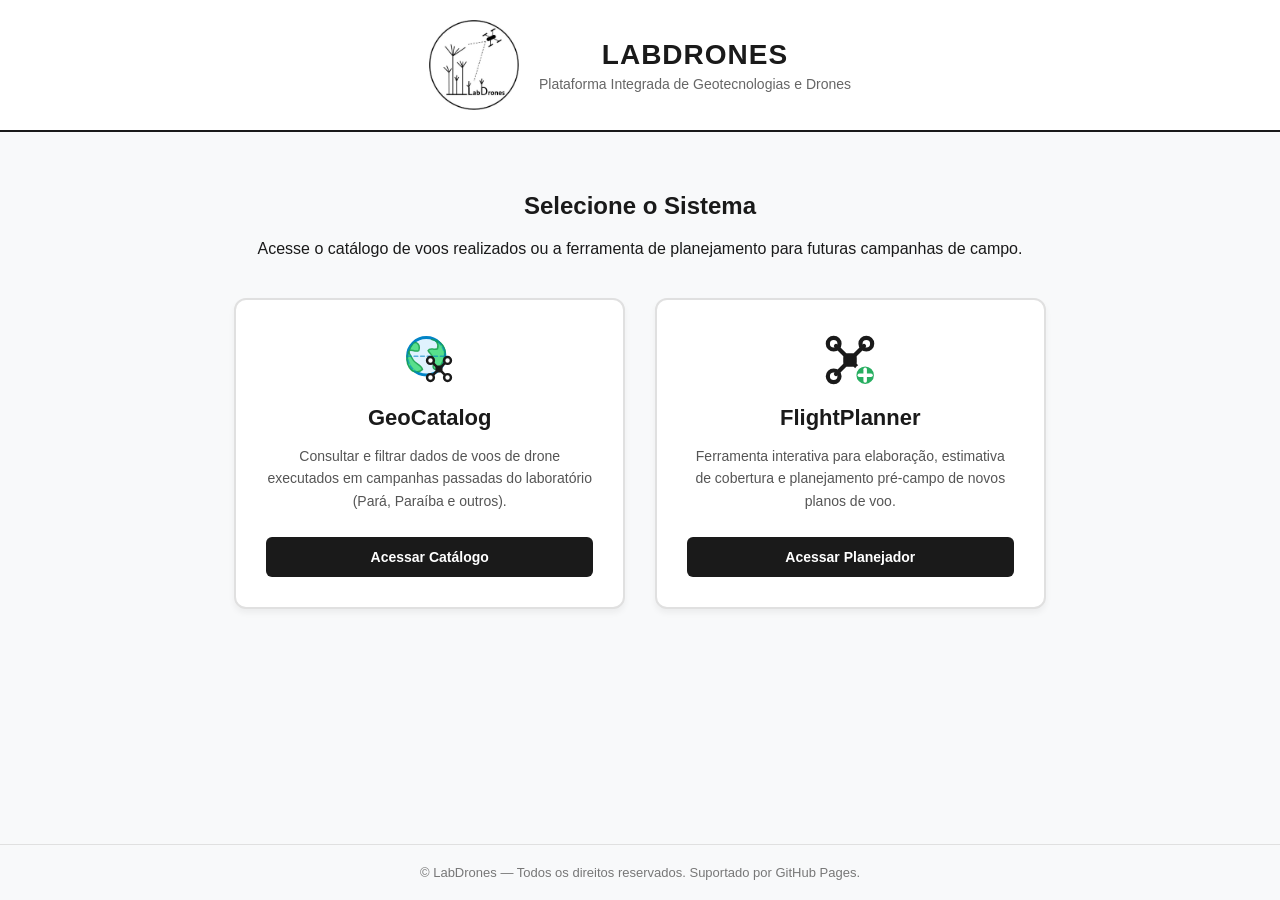
==== index.html @ 87825967 "First commit" ====
<!DOCTYPE html>
<html lang="pt-BR">
<head>
    <meta charset="UTF-8">
    <meta name="viewport" content="width=device-width, initial-scale=1.0">
    <title>LabDrones - Portal de Aplicações WebGIS</title>
    <style>
        :root {
            --bg-color: #f8f9fa;
            --card-bg: #ffffff;
            --text-color: #1a1a1a;
            --accent-color: #2c3e50;
            --hover-color: #16a085;
            --border-color: #e0e0e0;
        }

        body {
            margin: 0;
            padding: 0;
            font-family: -apple-system, BlinkMacSystemFont, "Segoe UI", Roboto, Helvetica, Arial, sans-serif;
            background-color: var(--bg-color);
            color: var(--text-color);
            display: flex;
            flex-direction: column;
            min-height: 100vh;
        }

        header {
            background-color: #ffffff;
            border-bottom: 2px solid #1a1a1a;
            padding: 20px 0;
            text-align: center;
        }

        .header-container {
            max-width: 900px;
            margin: 0 auto;
            display: flex;
            align-items: center;
            justify-content: center;
            gap: 20px;
            padding: 0 20px;
        }

        .logo-img {
            width: 90px;
            height: 90px;
            object-fit: contain;
        }

        .header-title h1 {
            margin: 0;
            font-size: 28px;
            letter-spacing: 1px;
            text-transform: uppercase;
        }

        .header-title p {
            margin: 5px 0 0 0;
            color: #666;
            font-size: 14px;
        }

        main {
            flex-grow: 1;
            max-width: 1000px;
            margin: 40px auto;
            padding: 0 20px;
        }

        .intro {
            text-align: center;
            margin-bottom: 40px;
        }

        .cards-grid {
            display: grid;
            grid-template-columns: repeat(auto-fit, minmax(300px, 1fr));
            gap: 30px;
        }

        .card {
            background-color: var(--card-bg);
            border: 2px solid var(--border-color);
            border-radius: 12px;
            padding: 30px;
            text-align: center;
            transition: all 0.3s ease;
            display: flex;
            flex-direction: column;
            justify-content: space-between;
            box-shadow: 0 4px 6px rgba(0,0,0,0.05);
        }

        .card:hover {
            border-color: #1a1a1a;
            transform: translateY(-5px);
            box-shadow: 0 10px 20px rgba(0,0,0,0.1);
        }

        .card-icon {
            font-size: 48px;
            margin-bottom: 15px;
        }

        .card h2 {
            margin: 0 0 10px 0;
            font-size: 22px;
            color: #1a1a1a;
        }

        .card p {
            color: #555;
            font-size: 14px;
            line-height: 1.6;
            margin-bottom: 25px;
        }

        .card-btn {
            display: inline-block;
            background-color: #1a1a1a;
            color: #ffffff;
            text-decoration: none;
            padding: 12px 24px;
            border-radius: 6px;
            font-weight: bold;
            font-size: 14px;
            transition: background-color 0.2s;
        }

        .card-btn:hover {
            background-color: var(--hover-color);
        }

        footer {
            text-align: center;
            padding: 20px;
            border-top: 1px solid var(--border-color);
            color: #777;
            font-size: 13px;
        }
    </style>
</head>
<body>

    <header>
        <div class="header-container">
            <!-- Insira a imagem do logo do LabDrones na pasta e aponte o src -->
            <img src="logo_labdrones.png" alt="Logo LabDrones" class="logo-img">
            <div class="header-title">
                <h1>LabDrones</h1>
                <p>Plataforma Integrada de Geotecnologias e Drones</p>
            </div>
        </div>
    </header>

    <main>
        <div class="intro">
            <h2>Selecione o Sistema</h2>
            <p>Acesse o catálogo de voos realizados ou a ferramenta de planejamento para futuras campanhas de campo.</p>
        </div>

        <div class="cards-grid">
            <!-- CARD 1: Consulta de Voos -->
            <div class="card">                
                <div>
                    <!-- Drone icon GeoCatalog: -->
                     <div class="card-icon" style="display: flex; justify-content: center; align-items: center; height: 60px;">
                        <svg width="60" height="60" viewBox="0 0 32 32" fill="none" stroke="#1a1a1a" stroke-width="1.8" stroke-linecap="round" stroke-linejoin="round">
                            
                            <!-- 1. MAPA MÚNDI / GLOBO TERRESTRE (Centralizado e Proporcional) -->
                            <!-- Oceano / Fundo do Globo -->
                            <circle cx="14" cy="14" r="10" fill="#e0f2fe" stroke="#0284c7" stroke-width="1.5" />
                            
                            <!-- Continentes (Verde) -->
                            <path d="M 7 7 C 9 6, 11 8, 10 11 C 8 12, 6 10, 5 11 C 4 12, 6 14, 7 16 C 8 18, 11 18, 12 21 C 10 23, 7 23, 5 20 C 3 17, 3 13, 7 7 Z" 
                                fill="#4ade80" stroke="#16a34a" stroke-width="0.8" opacity="0.9" />
                            <path d="M 17 5 C 19 5, 21 7, 20 10 C 18 11, 16 9, 15 11 C 16 13, 19 14, 18 18 C 17 21, 19 22, 21 20 C 23 17, 24 14, 24 12 C 24 8, 20 5, 17 5 Z" 
                                fill="#4ade80" stroke="#16a34a" stroke-width="0.8" opacity="0.9" />
                            
                            <!-- Grade do Globo (Linhas sutis) -->
                            <path d="M 4 14 H 24 M 14 4 A 10 10 0 0 0 14 24 M 14 4 A 10 10 0 0 1 14 24" 
                                stroke="#0284c7" stroke-width="0.8" stroke-dasharray="2 1.5" opacity="0.6" />

                            <!-- 2. SEU DRONE BASE (Menor, posicionado na diagonal inferior direita) -->
                            <!-- Escala reduzida (0.65) e reposicionado (x: 13, y: 13) para proporção perfeita -->
                            <g transform="translate(13, 13) scale(0.65)">
                                <!-- Corpo Central -->
                                <rect x="10" y="10" width="4" height="4" rx="1" fill="#1a1a1a" />
                                
                                <!-- Braços do Quadricóptero -->
                                <line x1="6" y1="6" x2="10" y2="10" stroke="#1a1a1a" stroke-width="2" />
                                <line x1="18" y1="6" x2="14" y2="10" stroke="#1a1a1a" stroke-width="2" />
                                <line x1="6" y1="18" x2="10" y2="14" stroke="#1a1a1a" stroke-width="2" />
                                <line x1="18" y1="18" x2="14" y2="14" stroke="#1a1a1a" stroke-width="2" />
                                
                                <!-- Hélices / Motores nos 4 Cantos -->
                                <circle cx="5" cy="5" r="2.8" stroke="#1a1a1a" stroke-width="2" fill="#ffffff" />
                                <circle cx="19" cy="5" r="2.8" stroke="#1a1a1a" stroke-width="2" fill="#ffffff" />
                                <circle cx="5" cy="19" r="2.8" stroke="#1a1a1a" stroke-width="2" fill="#ffffff" />
                                <circle cx="19" cy="19" r="2.8" stroke="#1a1a1a" stroke-width="2" fill="#ffffff" />
                            </g>

                        </svg>
                    </div>
                    <h2>GeoCatalog</h2>
                    <p>Consultar e filtrar dados de voos de drone executados em campanhas passadas do laboratório (Pará, Paraíba e outros).</p>
                </div>
                <a href="./geocatalog/" class="card-btn">Acessar Catálogo</a>
            </div>

            <!-- CARD 2: Planejador de Voo -->
            <div class="card">
                <div>
                    <!-- Drone icon FlightPlanner: -->
                    <div class="card-icon" style="display: flex; justify-content: center; align-items: center; height: 60px;">
                        <svg width="56" height="56" viewBox="0 0 24 24" fill="none" stroke="#1a1a1a" stroke-width="1.8" stroke-linecap="round" stroke-linejoin="round">
                            <!-- Estrutura do Drone Multirotor -->
                            <!-- Corpo Central -->
                            <rect x="10" y="10" width="4" height="4" rx="1" fill="#1a1a1a" />
                            <!-- Braços do Quadricóptero -->
                            <line x1="6" y1="6" x2="10" y2="10" />
                            <line x1="18" y1="6" x2="14" y2="10" />
                            <line x1="6" y1="18" x2="10" y2="14" />
                            <line x1="18" y1="18" x2="14" y2="14" />
                            <!-- Hélices/Motores nos 4 Cantos -->
                            <circle cx="5" cy="5" r="2.5" />
                            <circle cx="19" cy="5" r="2.5" />
                            <circle cx="5" cy="19" r="2.5" />
                            <circle cx="19" cy="19" r="2.5" />
                            
                            <!-- Badge Indicador de Criação / Sinal de Mais (+) -->
                            <circle cx="18.5" cy="18.5" r="4.5" fill="#27ae60" stroke="#ffffff" stroke-width="1.5" />
                            <line x1="18.5" y1="16" x2="18.5" y2="21" stroke="#ffffff" stroke-width="1.5" />
                            <line x1="16" y1="18.5" x2="21" y2="18.5" stroke="#ffffff" stroke-width="1.5" />
                        </svg>
                    </div>
                    <h2>FlightPlanner</h2>
                    <p>Ferramenta interativa para elaboração, estimativa de cobertura e planejamento pré-campo de novos planos de voo.</p>
                </div>
                <a href="./flightplanner/" class="card-btn">Acessar Planejador</a>
            </div>
        </div>







    </main>

    <footer>
        &copy; LabDrones &mdash; Todos os direitos reservados. Suportado por GitHub Pages.
    </footer>

</body>
</html>
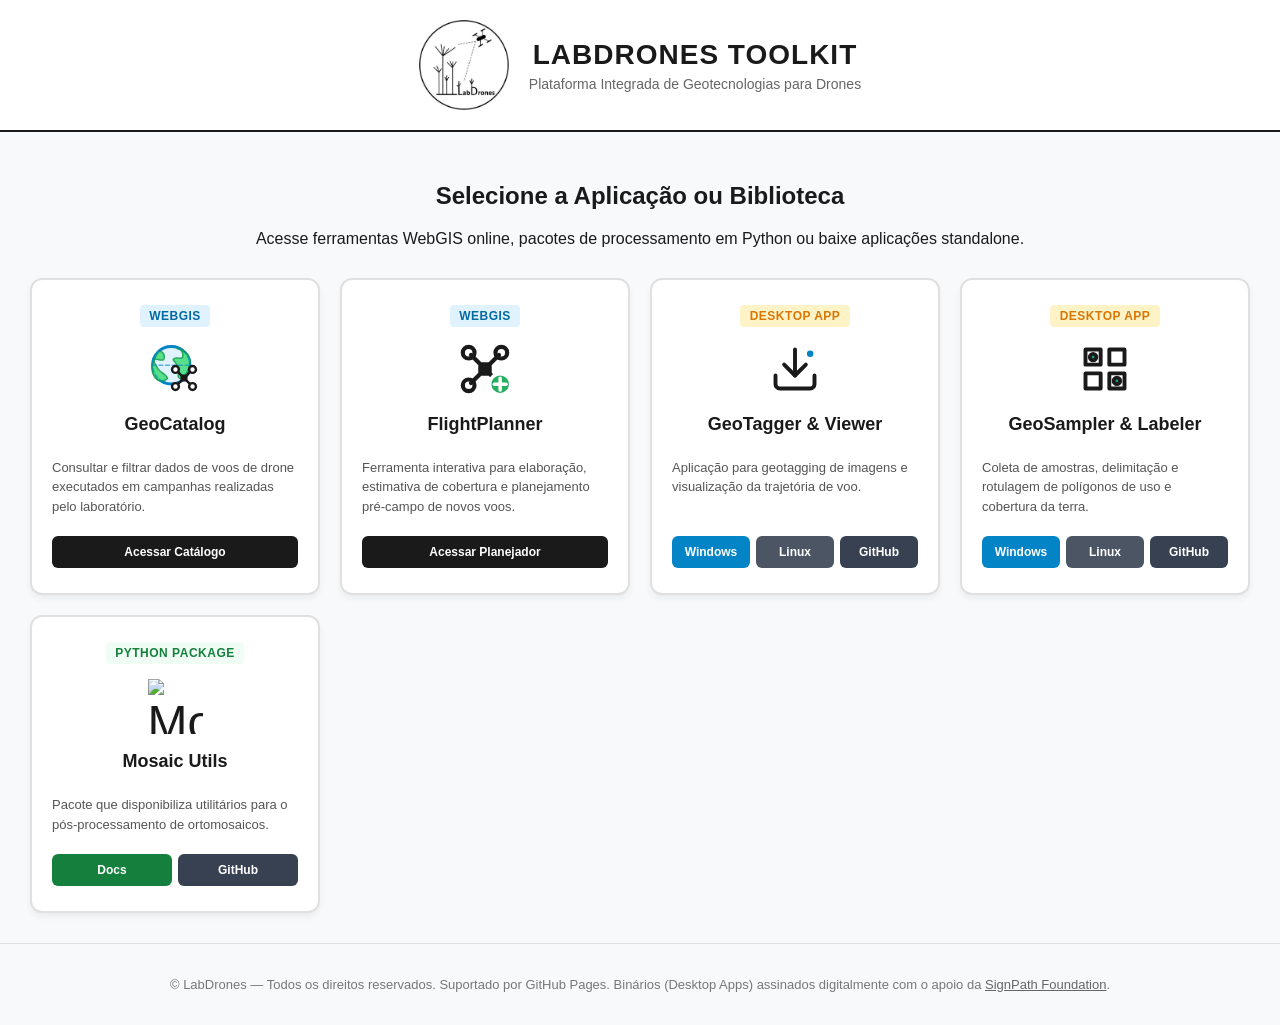
==== commit bb9ff7dc: "Update the main page to include new tools and mention of support from SignPath Foundation for digita" ====
--- a/index.html
+++ b/index.html
@@ -3,7 +3,7 @@
 <head>
     <meta charset="UTF-8">
     <meta name="viewport" content="width=device-width, initial-scale=1.0">
-    <title>LabDrones - Portal de Aplicações WebGIS</title>
+    <title>LabDrones - Portal de Aplicações WebGIS & Tools</title>
     <style>
         :root {
             --bg-color: #f8f9fa;
@@ -33,13 +33,13 @@
         }
 
         .header-container {
-            max-width: 900px;
+            max-width: 100%;
             margin: 0 auto;
             display: flex;
             align-items: center;
             justify-content: center;
             gap: 20px;
-            padding: 0 20px;
+            padding: 0 30px;
         }
 
         .logo-img {
@@ -63,27 +63,31 @@
 
         main {
             flex-grow: 1;
-            max-width: 1000px;
-            margin: 40px auto;
-            padding: 0 20px;
+            max-width: 100%; /* Ocupa toda a largura da tela */
+            margin: 30px auto;
+            padding: 0 30px; /* Margens laterais suaves */
+            width: 100%;
+            box-sizing: border-box;
         }
 
         .intro {
             text-align: center;
-            margin-bottom: 40px;
+            margin-bottom: 30px;
         }
 
         .cards-grid {
             display: grid;
-            grid-template-columns: repeat(auto-fit, minmax(300px, 1fr));
-            gap: 30px;
+            /* Distribui automaticamente os 5 cards preenchendo toda a largura */
+            grid-template-columns: repeat(auto-fit, minmax(260px, 1fr));
+            gap: 20px;
+            width: 100%;
         }
 
         .card {
             background-color: var(--card-bg);
             border: 2px solid var(--border-color);
             border-radius: 12px;
-            padding: 30px;
+            padding: 25px 20px;
             text-align: center;
             transition: all 0.3s ease;
             display: flex;
@@ -98,22 +102,71 @@
             box-shadow: 0 10px 20px rgba(0,0,0,0.1);
         }
 
+        .badge {
+            display: inline-block;
+            padding: 0.25rem 0.6rem;
+            background: #e0f2fe;
+            color: #0369a1;
+            border-radius: 4px;
+            font-size: 0.75rem;
+            font-weight: bold;
+            text-transform: uppercase;
+            letter-spacing: 0.5px;
+            margin-bottom: 12px;
+        }
+
+        .badge-desktop {
+            background: #fef3c7;
+            color: #d97706;
+        }
+
+        .badge-python {
+            background: #f0fdf4;
+            color: #15803d;
+        }
+
         .card-icon {
             font-size: 48px;
             margin-bottom: 15px;
+            display: flex;
+            justify-content: center;
+            align-items: center;
+            height: 60px;
+        }
+
+        .card-icon img {
+            max-height: 55px;
+            max-width: 55px;
+            object-fit: contain;
         }
 
         .card h2 {
             margin: 0 0 10px 0;
-            font-size: 22px;
+            font-size: 18px;
             color: #1a1a1a;
         }
 
         .card p {
             color: #555;
-            font-size: 14px;
-            line-height: 1.6;
-            margin-bottom: 25px;
+            font-size: 13px;
+            line-height: 1.5;
+            margin-bottom: 20px;
+            text-align: left;
+        }
+
+        .card-content-area {
+            display: flex;
+            flex-direction: column;
+            align-items: center;
+        }
+
+        .btn-group {
+            display: flex;
+            gap: 6px;
+            flex-wrap: wrap;
+            justify-content: center;
+            width: 100%;
+            margin-top: auto;
         }
 
         .card-btn {
@@ -121,15 +174,47 @@
             background-color: #1a1a1a;
             color: #ffffff;
             text-decoration: none;
-            padding: 12px 24px;
+            padding: 9px 12px;
             border-radius: 6px;
             font-weight: bold;
-            font-size: 14px;
+            font-size: 12px;
             transition: background-color 0.2s;
+            flex: 1;
+            min-width: 75px;
+            text-align: center;
+            box-sizing: border-box;
         }
 
         .card-btn:hover {
             background-color: var(--hover-color);
+        }
+
+        .btn-win {
+            background-color: #0284c7;
+        }
+        .btn-win:hover {
+            background-color: #0369a1;
+        }
+
+        .btn-linux {
+            background-color: #4b5563;
+        }
+        .btn-linux:hover {
+            background-color: #1f2937;
+        }
+
+        .btn-docs {
+            background-color: #15803d;
+        }
+        .btn-docs:hover {
+            background-color: #166534;
+        }
+
+        .btn-code {
+            background-color: #374151;
+        }
+        .btn-code:hover {
+            background-color: #111827;
         }
 
         footer {
@@ -138,6 +223,7 @@
             border-top: 1px solid var(--border-color);
             color: #777;
             font-size: 13px;
+            margin-top: auto;
         }
     </style>
 </head>
@@ -145,113 +231,150 @@
 
     <header>
         <div class="header-container">
-            <!-- Insira a imagem do logo do LabDrones na pasta e aponte o src -->
             <img src="logo_labdrones.png" alt="Logo LabDrones" class="logo-img">
             <div class="header-title">
-                <h1>LabDrones</h1>
-                <p>Plataforma Integrada de Geotecnologias e Drones</p>
+                <h1>LabDrones Toolkit</h1>
+                <p>Plataforma Integrada de Geotecnologias para Drones</p>
             </div>
         </div>
     </header>
 
     <main>
         <div class="intro">
-            <h2>Selecione o Sistema</h2>
-            <p>Acesse o catálogo de voos realizados ou a ferramenta de planejamento para futuras campanhas de campo.</p>
+            <h2>Selecione a Aplicação ou Biblioteca</h2>
+            <p>Acesse ferramentas WebGIS online, pacotes de processamento em Python ou baixe aplicações standalone.</p>
         </div>
 
         <div class="cards-grid">
-            <!-- CARD 1: Consulta de Voos -->
-            <div class="card">                
-                <div>
-                    <!-- Drone icon GeoCatalog: -->
-                     <div class="card-icon" style="display: flex; justify-content: center; align-items: center; height: 60px;">
+            <!-- CARD 1: GeoCatalog -->
+            <div class="card">
+                <div class="card-content-area">
+                    <span class="badge">WebGIS</span>
+                    <div class="card-icon">
                         <svg width="60" height="60" viewBox="0 0 32 32" fill="none" stroke="#1a1a1a" stroke-width="1.8" stroke-linecap="round" stroke-linejoin="round">
-                            
-                            <!-- 1. MAPA MÚNDI / GLOBO TERRESTRE (Centralizado e Proporcional) -->
-                            <!-- Oceano / Fundo do Globo -->
                             <circle cx="14" cy="14" r="10" fill="#e0f2fe" stroke="#0284c7" stroke-width="1.5" />
-                            
-                            <!-- Continentes (Verde) -->
                             <path d="M 7 7 C 9 6, 11 8, 10 11 C 8 12, 6 10, 5 11 C 4 12, 6 14, 7 16 C 8 18, 11 18, 12 21 C 10 23, 7 23, 5 20 C 3 17, 3 13, 7 7 Z" 
                                 fill="#4ade80" stroke="#16a34a" stroke-width="0.8" opacity="0.9" />
                             <path d="M 17 5 C 19 5, 21 7, 20 10 C 18 11, 16 9, 15 11 C 16 13, 19 14, 18 18 C 17 21, 19 22, 21 20 C 23 17, 24 14, 24 12 C 24 8, 20 5, 17 5 Z" 
                                 fill="#4ade80" stroke="#16a34a" stroke-width="0.8" opacity="0.9" />
-                            
-                            <!-- Grade do Globo (Linhas sutis) -->
                             <path d="M 4 14 H 24 M 14 4 A 10 10 0 0 0 14 24 M 14 4 A 10 10 0 0 1 14 24" 
                                 stroke="#0284c7" stroke-width="0.8" stroke-dasharray="2 1.5" opacity="0.6" />
-
-                            <!-- 2. SEU DRONE BASE (Menor, posicionado na diagonal inferior direita) -->
-                            <!-- Escala reduzida (0.65) e reposicionado (x: 13, y: 13) para proporção perfeita -->
                             <g transform="translate(13, 13) scale(0.65)">
-                                <!-- Corpo Central -->
                                 <rect x="10" y="10" width="4" height="4" rx="1" fill="#1a1a1a" />
-                                
-                                <!-- Braços do Quadricóptero -->
                                 <line x1="6" y1="6" x2="10" y2="10" stroke="#1a1a1a" stroke-width="2" />
                                 <line x1="18" y1="6" x2="14" y2="10" stroke="#1a1a1a" stroke-width="2" />
                                 <line x1="6" y1="18" x2="10" y2="14" stroke="#1a1a1a" stroke-width="2" />
                                 <line x1="18" y1="18" x2="14" y2="14" stroke="#1a1a1a" stroke-width="2" />
-                                
-                                <!-- Hélices / Motores nos 4 Cantos -->
                                 <circle cx="5" cy="5" r="2.8" stroke="#1a1a1a" stroke-width="2" fill="#ffffff" />
                                 <circle cx="19" cy="5" r="2.8" stroke="#1a1a1a" stroke-width="2" fill="#ffffff" />
                                 <circle cx="5" cy="19" r="2.8" stroke="#1a1a1a" stroke-width="2" fill="#ffffff" />
                                 <circle cx="19" cy="19" r="2.8" stroke="#1a1a1a" stroke-width="2" fill="#ffffff" />
                             </g>
-
                         </svg>
                     </div>
                     <h2>GeoCatalog</h2>
-                    <p>Consultar e filtrar dados de voos de drone executados em campanhas passadas do laboratório (Pará, Paraíba e outros).</p>
-                </div>
-                <a href="./geocatalog/" class="card-btn">Acessar Catálogo</a>
-            </div>
-
-            <!-- CARD 2: Planejador de Voo -->
-            <div class="card">
-                <div>
-                    <!-- Drone icon FlightPlanner: -->
-                    <div class="card-icon" style="display: flex; justify-content: center; align-items: center; height: 60px;">
+                    <p>Consultar e filtrar dados de voos de drone executados em campanhas realizadas pelo laboratório.</p>
+                </div>
+                <div class="btn-group">
+                    <a href="./geocatalog/" class="card-btn">Acessar Catálogo</a>
+                </div>
+            </div>
+
+            <!-- CARD 2: FlightPlanner -->
+            <div class="card">
+                <div class="card-content-area">
+                    <span class="badge">WebGIS</span>
+                    <div class="card-icon">
                         <svg width="56" height="56" viewBox="0 0 24 24" fill="none" stroke="#1a1a1a" stroke-width="1.8" stroke-linecap="round" stroke-linejoin="round">
-                            <!-- Estrutura do Drone Multirotor -->
-                            <!-- Corpo Central -->
                             <rect x="10" y="10" width="4" height="4" rx="1" fill="#1a1a1a" />
-                            <!-- Braços do Quadricóptero -->
                             <line x1="6" y1="6" x2="10" y2="10" />
                             <line x1="18" y1="6" x2="14" y2="10" />
                             <line x1="6" y1="18" x2="10" y2="14" />
                             <line x1="18" y1="18" x2="14" y2="14" />
-                            <!-- Hélices/Motores nos 4 Cantos -->
                             <circle cx="5" cy="5" r="2.5" />
                             <circle cx="19" cy="5" r="2.5" />
                             <circle cx="5" cy="19" r="2.5" />
                             <circle cx="19" cy="19" r="2.5" />
-                            
-                            <!-- Badge Indicador de Criação / Sinal de Mais (+) -->
                             <circle cx="18.5" cy="18.5" r="4.5" fill="#27ae60" stroke="#ffffff" stroke-width="1.5" />
                             <line x1="18.5" y1="16" x2="18.5" y2="21" stroke="#ffffff" stroke-width="1.5" />
                             <line x1="16" y1="18.5" x2="21" y2="18.5" stroke="#ffffff" stroke-width="1.5" />
                         </svg>
                     </div>
                     <h2>FlightPlanner</h2>
-                    <p>Ferramenta interativa para elaboração, estimativa de cobertura e planejamento pré-campo de novos planos de voo.</p>
-                </div>
-                <a href="./flightplanner/" class="card-btn">Acessar Planejador</a>
+                    <p>Ferramenta interativa para elaboração, estimativa de cobertura e planejamento pré-campo de novos voos.</p>
+                </div>
+                <div class="btn-group">
+                    <a href="./flightplanner/" class="card-btn">Acessar Planejador</a>
+                </div>
+            </div>
+
+            <!-- CARD 3: GeoTagger & Viewer -->
+            <div class="card">
+                <div class="card-content-area">
+                    <span class="badge badge-desktop">Desktop App</span>
+                    <div class="card-icon">
+                        <svg width="52" height="52" viewBox="0 0 24 24" fill="none" stroke="#1a1a1a" stroke-width="1.8" stroke-linecap="round" stroke-linejoin="round">
+                            <path d="M21 15v4a2 2 0 0 1-2 2H5a2 2 0 0 1-2-2v-4"></path>
+                            <polyline points="7 10 12 15 17 10"></polyline>
+                            <line x1="12" y1="15" x2="12" y2="3"></line>
+                            <circle cx="19" cy="5" r="2" fill="#0284c7" stroke="#ffffff" stroke-width="1"/>
+                        </svg>
+                    </div>
+                    <h2>GeoTagger & Viewer</h2>
+                    <p>Aplicação para geotagging de imagens e visualização da trajetória de voo.</p>
+                </div>
+                <div class="btn-group">
+                    <a href="downloads/binaries/geotagger-windows.exe" class="card-btn btn-win">Windows</a>
+                    <a href="downloads/binaries/geotagger-linux" class="card-btn btn-linux">Linux</a>
+                    <a href="https://github.com/LabDrones-INPE/geotagger-app" target="_blank" class="card-btn btn-code">GitHub</a>
+                </div>
+            </div>
+
+            <!-- CARD 4: GeoSampler & Labeler -->
+            <div class="card">
+                <div class="card-content-area">
+                    <span class="badge badge-desktop">Desktop App</span>
+                    <div class="card-icon">
+                        <svg width="52" height="52" viewBox="0 0 24 24" fill="none" stroke="#1a1a1a" stroke-width="1.8" stroke-linecap="round" stroke-linejoin="round">
+                            <path d="M3 3h7v7H3z"></path>
+                            <path d="M14 3h7v7h-7z"></path>
+                            <path d="M14 14h7v7h-7z"></path>
+                            <path d="M3 14h7v7H3z"></path>
+                            <circle cx="6.5" cy="6.5" r="1.5" fill="#16a085"/>
+                            <circle cx="17.5" cy="17.5" r="1.5" fill="#16a085"/>
+                        </svg>
+                    </div>
+                    <h2>GeoSampler & Labeler</h2>
+                    <p>Coleta de amostras, delimitação e rotulagem de polígonos de uso e cobertura da terra.</p>
+                </div>
+                <div class="btn-group">
+                    <a href="downloads/binaries/geosampler-windows.exe" class="card-btn btn-win">Windows</a>
+                    <a href="downloads/binaries/geosampler-linux" class="card-btn btn-linux">Linux</a>
+                    <a href="https://github.com/LabDrones-INPE/geosampler-app" target="_blank" class="card-btn btn-code">GitHub</a>
+                </div>
+            </div>
+
+            <!-- CARD 5: Mosaic Utils -->
+            <div class="card">
+                <div class="card-content-area">
+                    <span class="badge badge-python">Python Package</span>
+                    <div class="card-icon">
+                        <img src="https://raw.githubusercontent.com/Harmonize-Brazil/mosaic_utils/main/docs/source/_static/mosaic_utils_logo.png" alt="Mosaic Utils Logo">
+                    </div>
+                    <h2>Mosaic Utils</h2>
+                    <p>Pacote que disponibiliza utilitários para o pós-processamento de ortomosaicos.</p>
+                </div>
+                <div class="btn-group">
+                    <a href="https://mosaic-utils.readthedocs.io/" target="_blank" class="card-btn btn-docs">Docs</a>
+                    <a href="https://github.com/Harmonize-Brazil/mosaic_utils" target="_blank" class="card-btn btn-code">GitHub</a>
+                </div>
             </div>
         </div>
-
-
-
-
-
-
-
     </main>
 
     <footer>
-        &copy; LabDrones &mdash; Todos os direitos reservados. Suportado por GitHub Pages.
+        <p>&copy; LabDrones &mdash; Todos os direitos reservados. Suportado por GitHub Pages. 
+            Binários (Desktop Apps) assinados digitalmente com o apoio da <a href="https://signpath.org" target="_blank" style="color: #666; text-decoration: underline;">SignPath Foundation</a>.</p>
     </footer>
 
 </body>
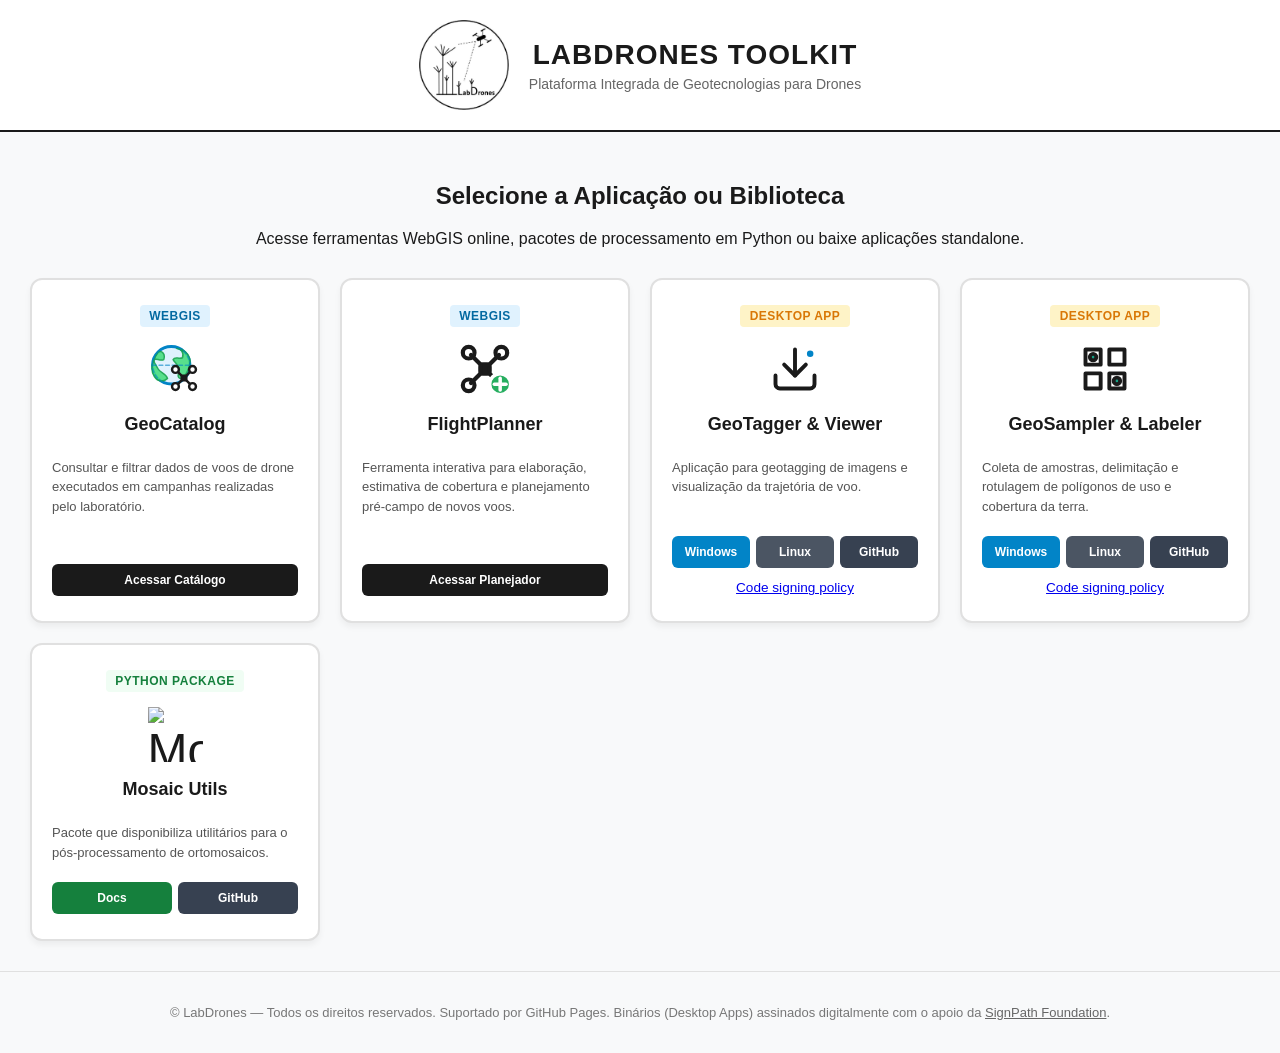
==== commit 5fb03ce9: "Add links for code signing policy" ====
--- a/index.html
+++ b/index.html
@@ -328,6 +328,9 @@
                     <a href="downloads/binaries/geotagger-linux" class="card-btn btn-linux">Linux</a>
                     <a href="https://github.com/LabDrones-INPE/geotagger-app" target="_blank" class="card-btn btn-code">GitHub</a>
                 </div>
+                <div class="signing-policy-container" style="margin-top: 10px;">
+                    <a href="https://github.com/LabDrones-INPE/geotagger-app/blob/main/CODE_SIGNING.md" target="_blank" style="font-size: 0.85em; text-decoration: underline;">Code signing policy</a>
+                </div>
             </div>
 
             <!-- CARD 4: GeoSampler & Labeler -->
@@ -352,6 +355,9 @@
                     <a href="downloads/binaries/geosampler-linux" class="card-btn btn-linux">Linux</a>
                     <a href="https://github.com/LabDrones-INPE/geosampler-app" target="_blank" class="card-btn btn-code">GitHub</a>
                 </div>
+                <div class="signing-policy-container" style="margin-top: 10px;">
+                    <a href="https://github.com/LabDrones-INPE/geosampler-app/blob/main/CODE_SIGNING.md" target="_blank" style="font-size: 0.85em; text-decoration: underline;">Code signing policy</a>
+                </div>
             </div>
 
             <!-- CARD 5: Mosaic Utils -->
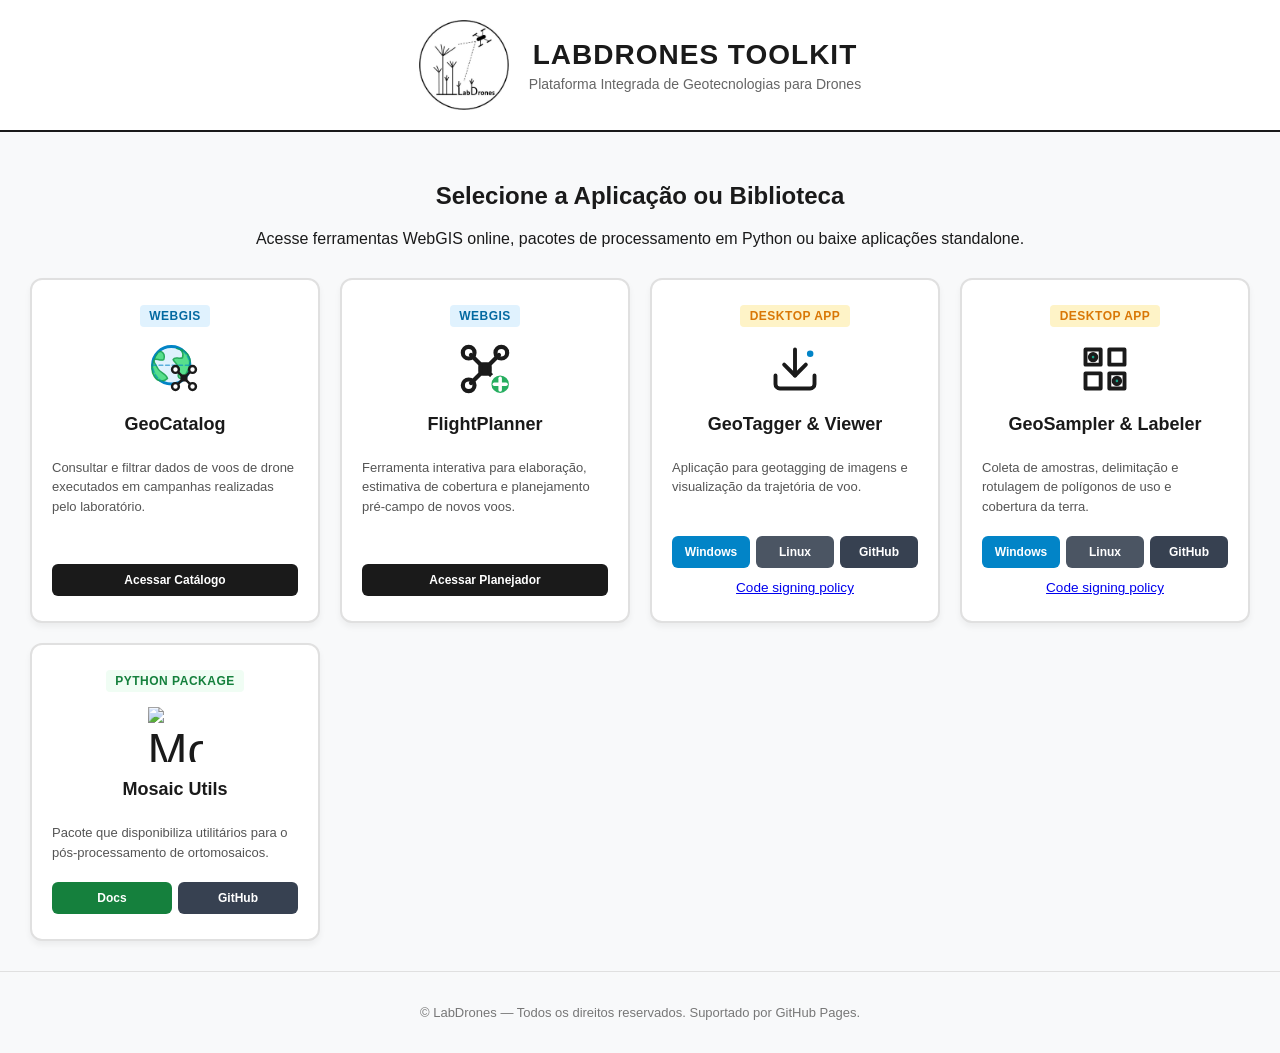
==== commit 38f3498c: "Removed the support of SignPath Foundation temporarily" ====
--- a/index.html
+++ b/index.html
@@ -324,8 +324,8 @@
                     <p>Aplicação para geotagging de imagens e visualização da trajetória de voo.</p>
                 </div>
                 <div class="btn-group">
-                    <a href="downloads/binaries/geotagger-windows.exe" class="card-btn btn-win">Windows</a>
-                    <a href="downloads/binaries/geotagger-linux" class="card-btn btn-linux">Linux</a>
+                    <a href="binaries/geotagger-windows.exe" class="card-btn btn-win">Windows</a>
+                    <a href="binaries/geotagger-linux" class="card-btn btn-linux">Linux</a>
                     <a href="https://github.com/LabDrones-INPE/geotagger-app" target="_blank" class="card-btn btn-code">GitHub</a>
                 </div>
                 <div class="signing-policy-container" style="margin-top: 10px;">
@@ -351,8 +351,8 @@
                     <p>Coleta de amostras, delimitação e rotulagem de polígonos de uso e cobertura da terra.</p>
                 </div>
                 <div class="btn-group">
-                    <a href="downloads/binaries/geosampler-windows.exe" class="card-btn btn-win">Windows</a>
-                    <a href="downloads/binaries/geosampler-linux" class="card-btn btn-linux">Linux</a>
+                    <a href="binaries/geosampler-windows.exe" class="card-btn btn-win">Windows</a>
+                    <a href="binaries/geosampler-linux" class="card-btn btn-linux">Linux</a>
                     <a href="https://github.com/LabDrones-INPE/geosampler-app" target="_blank" class="card-btn btn-code">GitHub</a>
                 </div>
                 <div class="signing-policy-container" style="margin-top: 10px;">
@@ -379,8 +379,7 @@
     </main>
 
     <footer>
-        <p>&copy; LabDrones &mdash; Todos os direitos reservados. Suportado por GitHub Pages. 
-            Binários (Desktop Apps) assinados digitalmente com o apoio da <a href="https://signpath.org" target="_blank" style="color: #666; text-decoration: underline;">SignPath Foundation</a>.</p>
+        <p>&copy; LabDrones &mdash; Todos os direitos reservados. Suportado por GitHub Pages.</p>
     </footer>
 
 </body>
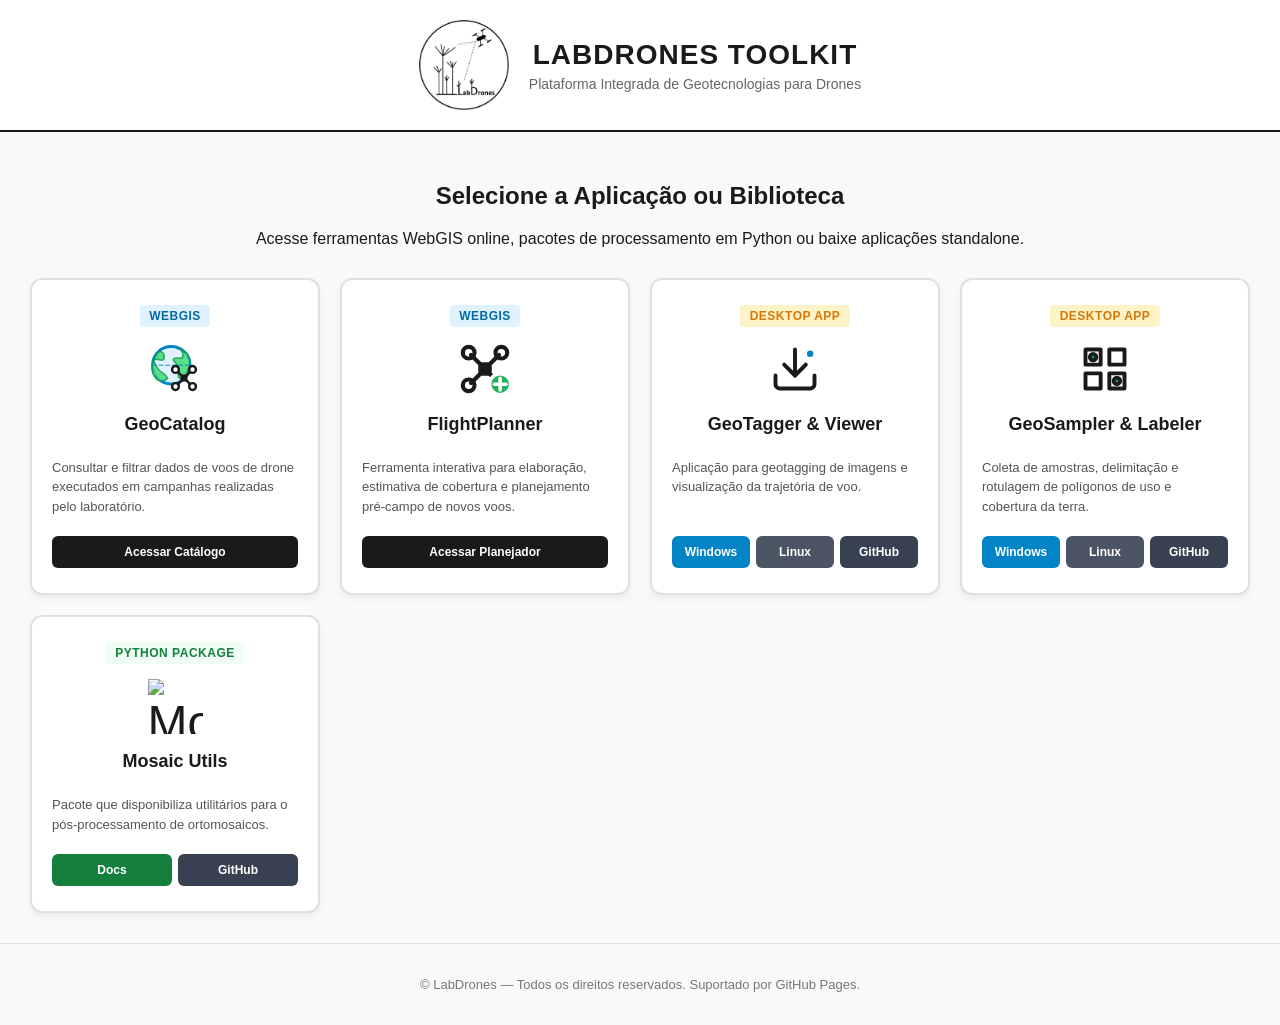
==== commit ffeb67b0: "Remove unnecessary code signing links" ====
--- a/index.html
+++ b/index.html
@@ -328,9 +328,6 @@
                     <a href="binaries/geotagger-linux" class="card-btn btn-linux">Linux</a>
                     <a href="https://github.com/LabDrones-INPE/geotagger-app" target="_blank" class="card-btn btn-code">GitHub</a>
                 </div>
-                <div class="signing-policy-container" style="margin-top: 10px;">
-                    <a href="https://github.com/LabDrones-INPE/geotagger-app/blob/main/CODE_SIGNING.md" target="_blank" style="font-size: 0.85em; text-decoration: underline;">Code signing policy</a>
-                </div>
             </div>
 
             <!-- CARD 4: GeoSampler & Labeler -->
@@ -355,9 +352,6 @@
                     <a href="binaries/geosampler-linux" class="card-btn btn-linux">Linux</a>
                     <a href="https://github.com/LabDrones-INPE/geosampler-app" target="_blank" class="card-btn btn-code">GitHub</a>
                 </div>
-                <div class="signing-policy-container" style="margin-top: 10px;">
-                    <a href="https://github.com/LabDrones-INPE/geosampler-app/blob/main/CODE_SIGNING.md" target="_blank" style="font-size: 0.85em; text-decoration: underline;">Code signing policy</a>
-                </div>
             </div>
 
             <!-- CARD 5: Mosaic Utils -->
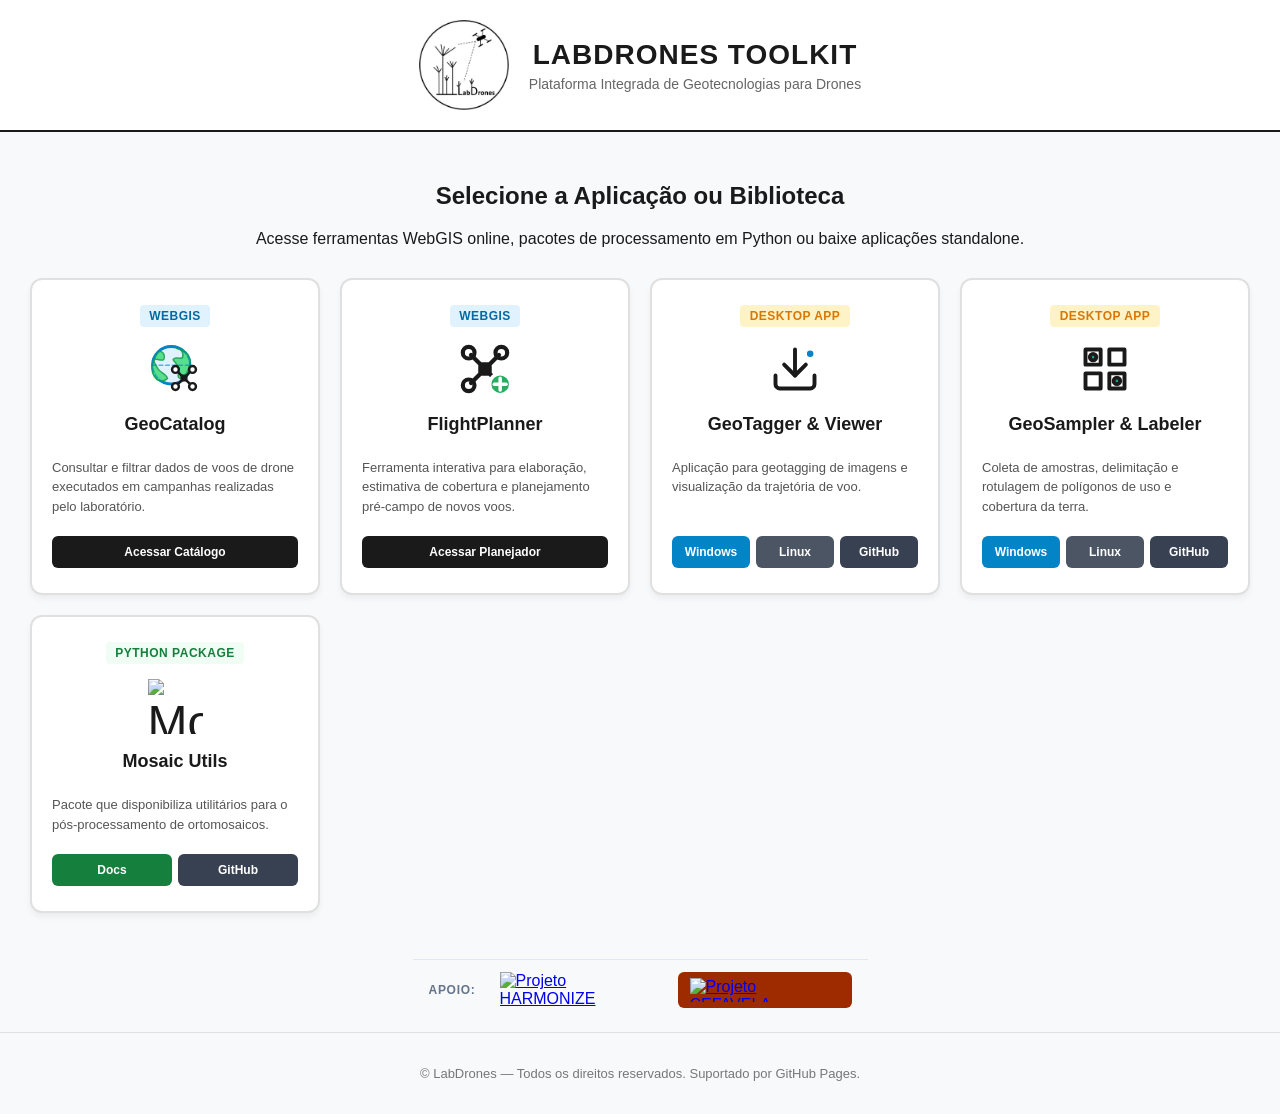
==== commit 3d4babca: "feat: update download links to GitHub Releases and add funding logos" ====
--- a/index.html
+++ b/index.html
@@ -216,6 +216,65 @@
         .btn-code:hover {
             background-color: #111827;
         }
+
+        /* Seção de Apoio Institucional (Apenas Logos) */
+        .support-section {
+        max-width: 960px;
+        margin: 16px auto 12px auto;
+        padding: 12px 16px;
+        border-top: 1px solid #e2e8f0;
+        display: flex;
+        justify-content: center;
+        align-items: center;
+        gap: 24px;
+        flex-wrap: wrap;
+        }
+
+        .support-label {
+        font-size: 0.75rem;
+        font-weight: 600;
+        text-transform: uppercase;
+        letter-spacing: 0.06em;
+        color: #64748b;
+        }
+
+        .support-grid {
+        display: flex;
+        justify-content: center;
+        align-items: center;
+        gap: 28px;
+        }
+
+        .support-card {
+        display: inline-flex;
+        align-items: center;
+        transition: opacity 0.2s ease, transform 0.2s ease;
+        }
+
+        .support-card:hover {
+        opacity: 0.8;
+        transform: translateY(-2px);
+        }
+
+        .support-card img {
+        height: 36px; /* Tamanho equilibrado e compacto */
+        width: auto;
+        max-width: 150px;
+        object-fit: contain;
+        }
+
+        /* Fundo terracota para a logo branca do CEFAVELA */
+        .cefavela-bg {
+        background-color: #9e2b00;
+        padding: 6px 12px;
+        border-radius: 6px;
+        }
+
+        /* Ajusta a altura interna da imagem para compensar o padding e alinhar com a logo ao lado */
+        .cefavela-bg img {
+        height: 24px;
+        }
+        /* Fim - Seção de Apoio Institucional (Apenas Logos) */
 
         footer {
             text-align: center;
@@ -324,8 +383,8 @@
                     <p>Aplicação para geotagging de imagens e visualização da trajetória de voo.</p>
                 </div>
                 <div class="btn-group">
-                    <a href="binaries/geotagger-windows.exe" class="card-btn btn-win">Windows</a>
-                    <a href="binaries/geotagger-linux" class="card-btn btn-linux">Linux</a>
+                    <a href="https://github.com/LabDrones-INPE/geotagger-app/releases/latest/download/geotagger-windows.exe" class="card-btn btn-win">Windows</a>
+                    <a href="https://github.com/LabDrones-INPE/geotagger-app/releases/latest/download/geotagger-linux" class="card-btn btn-linux">Linux</a>
                     <a href="https://github.com/LabDrones-INPE/geotagger-app" target="_blank" class="card-btn btn-code">GitHub</a>
                 </div>
             </div>
@@ -348,8 +407,8 @@
                     <p>Coleta de amostras, delimitação e rotulagem de polígonos de uso e cobertura da terra.</p>
                 </div>
                 <div class="btn-group">
-                    <a href="binaries/geosampler-windows.exe" class="card-btn btn-win">Windows</a>
-                    <a href="binaries/geosampler-linux" class="card-btn btn-linux">Linux</a>
+                    <a href="https://github.com/LabDrones-INPE/geosampler-app/releases/latest/download/geosampler-windows.exe" class="card-btn btn-win">Windows</a>
+                    <a href="https://github.com/LabDrones-INPE/geosampler-app/releases/latest/download/geosampler-linux" class="card-btn btn-linux">Linux</a>
                     <a href="https://github.com/LabDrones-INPE/geosampler-app" target="_blank" class="card-btn btn-code">GitHub</a>
                 </div>
             </div>
@@ -372,6 +431,24 @@
         </div>
     </main>
 
+    <!-- Apoio e Financiamento -->
+    <section class="support-section" aria-label="Apoio e Financiamento">
+    <span class="support-label">Apoio:</span>
+    
+    <div class="support-grid">
+        <!-- Projeto HARMONIZE -->
+        <a href="https://harmonize-tools.org" target="_blank" rel="noopener noreferrer" class="support-card" title="HARMONIZE - Funded by Wellcome Trust">
+        <img src="https://www.harmonize-tools.org/++resource++harmonize.components/img/logo_harmonize.png?1643905094934" alt="Projeto HARMONIZE (Funded by Wellcome Trust)">
+        </a>
+
+        <!-- Projeto CEFAVELA -->
+         <a href="https://cefavela.ufabc.edu.b" target="_blank" rel="noopener noreferrer" class="support-card cefavela-bg" title="CEFAVELA - Financiado pela FAPESP">
+        <img src="https://cefavela.ufabc.edu.br/wp-content/uploads/2024/12/Logo-Completo_Areia-300x144.png" alt="Projeto CEFAVELA (Financiado pela FAPESP)">
+        </a>
+    </div>
+    </section>
+
+
     <footer>
         <p>&copy; LabDrones &mdash; Todos os direitos reservados. Suportado por GitHub Pages.</p>
     </footer>
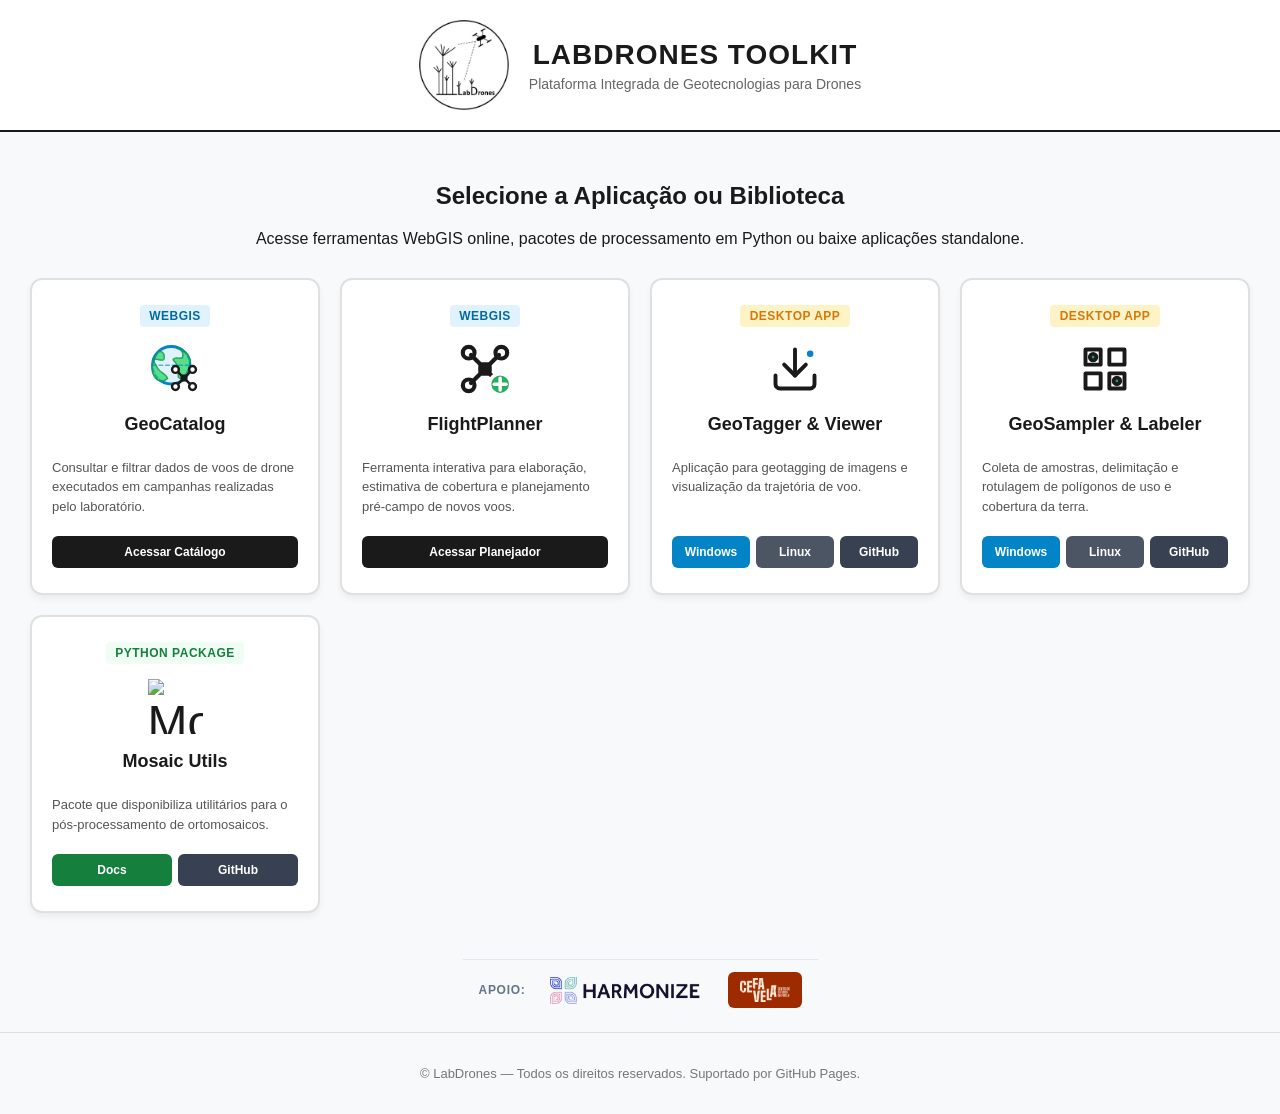
==== commit 0d6231a6: "Feature: include assets path to store logos from partners and LabDrones" ====
--- a/index.html
+++ b/index.html
@@ -290,7 +290,7 @@
 
     <header>
         <div class="header-container">
-            <img src="logo_labdrones.png" alt="Logo LabDrones" class="logo-img">
+            <img src="assets/images/logo-labdrones.png" alt="Logo LabDrones" class="logo-img">
             <div class="header-title">
                 <h1>LabDrones Toolkit</h1>
                 <p>Plataforma Integrada de Geotecnologias para Drones</p>
@@ -438,12 +438,12 @@
     <div class="support-grid">
         <!-- Projeto HARMONIZE -->
         <a href="https://harmonize-tools.org" target="_blank" rel="noopener noreferrer" class="support-card" title="HARMONIZE - Funded by Wellcome Trust">
-        <img src="https://www.harmonize-tools.org/++resource++harmonize.components/img/logo_harmonize.png?1643905094934" alt="Projeto HARMONIZE (Funded by Wellcome Trust)">
+        <img src="assets/images/partners/logo-harmonize.png" alt="Projeto HARMONIZE (Funded by Wellcome Trust)">
         </a>
 
         <!-- Projeto CEFAVELA -->
-         <a href="https://cefavela.ufabc.edu.b" target="_blank" rel="noopener noreferrer" class="support-card cefavela-bg" title="CEFAVELA - Financiado pela FAPESP">
-        <img src="https://cefavela.ufabc.edu.br/wp-content/uploads/2024/12/Logo-Completo_Areia-300x144.png" alt="Projeto CEFAVELA (Financiado pela FAPESP)">
+         <a href="https://cefavela.ufabc.edu.br" target="_blank" rel="noopener noreferrer" class="support-card cefavela-bg" title="CEFAVELA - Financiado pela FAPESP">
+        <img src="assets/images/partners/logo-cefavela.png" alt="Projeto CEFAVELA (Financiado pela FAPESP)">
         </a>
     </div>
     </section>
